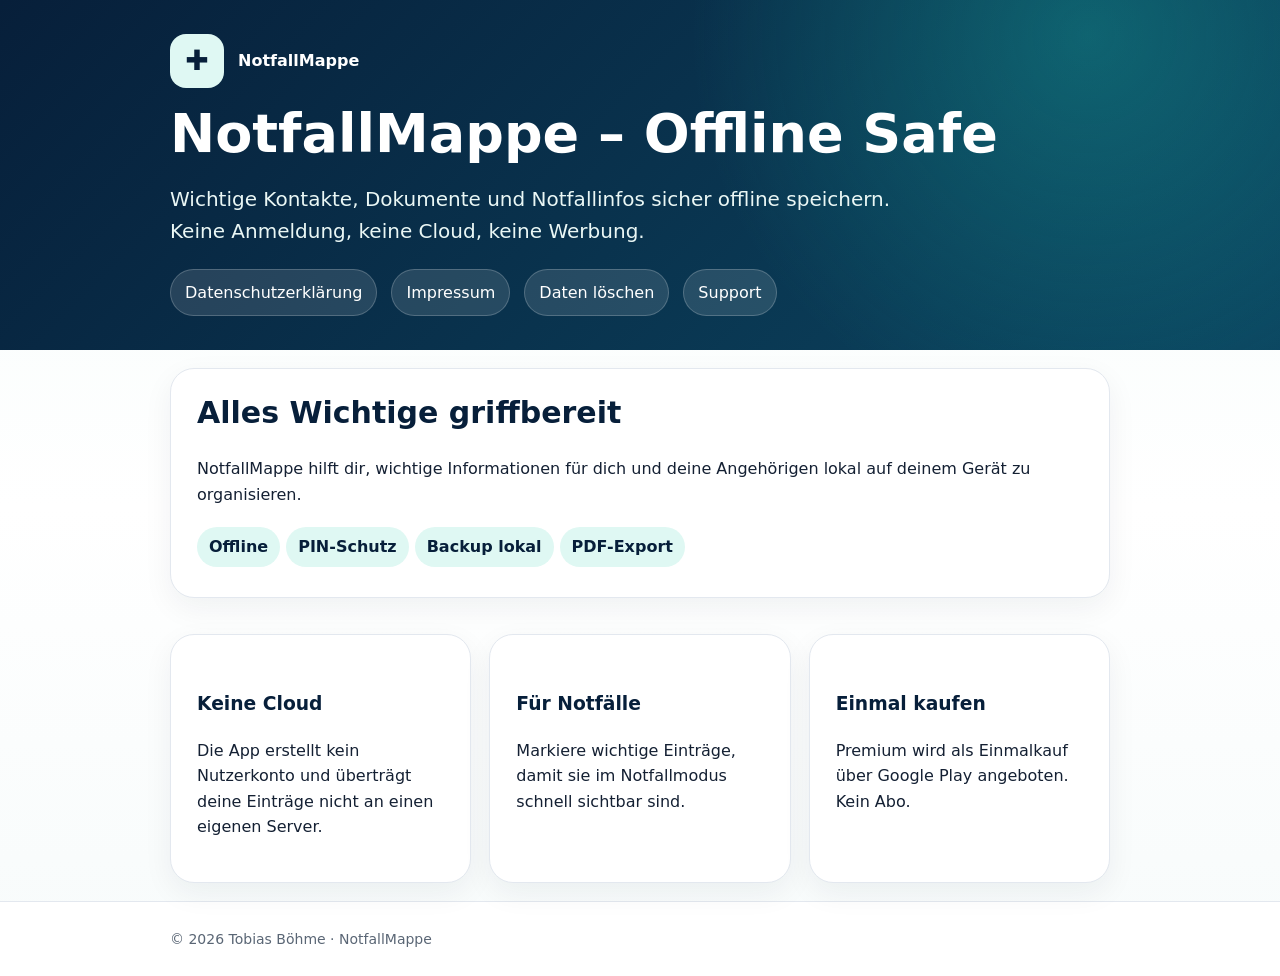
==== index.html @ cf7de53f "Add files via upload" ====
<!doctype html><html lang="de"><head><meta charset="utf-8"><meta name="viewport" content="width=device-width, initial-scale=1"><title>NotfallMappe – Offline Safe</title><meta name="description" content="NotfallMappe speichert wichtige Kontakte, Dokumente und Notfallinfos sicher offline auf deinem Gerät."><link rel="stylesheet" href="styles.css"></head><body>
<header class="header"><div class="wrap"><div class="logo"><div class="logo-mark">✚</div><strong>NotfallMappe</strong></div><h1>NotfallMappe – Offline Safe</h1><p class="hero-text">Wichtige Kontakte, Dokumente und Notfallinfos sicher offline speichern. Keine Anmeldung, keine Cloud, keine Werbung.</p><nav class="nav"><a href="datenschutz.html">Datenschutzerklärung</a><a href="impressum.html">Impressum</a><a href="daten-loeschen.html">Daten löschen</a><a href="support.html">Support</a></nav></div></header>
<main class="wrap"><section class="card"><h2>Alles Wichtige griffbereit</h2><p>NotfallMappe hilft dir, wichtige Informationen für dich und deine Angehörigen lokal auf deinem Gerät zu organisieren.</p><div><span class="badge">Offline</span><span class="badge">PIN-Schutz</span><span class="badge">Backup lokal</span><span class="badge">PDF-Export</span></div></section><section class="grid"><div class="card"><h3>Keine Cloud</h3><p>Die App erstellt kein Nutzerkonto und überträgt deine Einträge nicht an einen eigenen Server.</p></div><div class="card"><h3>Für Notfälle</h3><p>Markiere wichtige Einträge, damit sie im Notfallmodus schnell sichtbar sind.</p></div><div class="card"><h3>Einmal kaufen</h3><p>Premium wird als Einmalkauf über Google Play angeboten. Kein Abo.</p></div></section></main><footer class="footer"><div class="wrap">© 2026 Tobias Böhme · NotfallMappe</div></footer></body></html>
---- styles.css ----
:root{
  --navy:#071f3a;
  --navy2:#0d2b4a;
  --mint:#dff8f3;
  --mint2:#bff1e8;
  --text:#142033;
  --muted:#5a6675;
  --card:#ffffff;
  --border:#e3e8ef;
  --bg:#f7fbfb;
}
*{box-sizing:border-box}
body{
  margin:0;
  font-family:system-ui,-apple-system,BlinkMacSystemFont,"Segoe UI",Roboto,Arial,sans-serif;
  color:var(--text);
  background:linear-gradient(180deg,#f4fbfa 0%,#fff 52%,#f7fbfb 100%);
  line-height:1.6;
}
a{color:#067a8f;text-decoration:none} a:hover{text-decoration:underline}
.header{
  background:radial-gradient(circle at 85% 10%, rgba(26,188,172,.32), transparent 35%), linear-gradient(135deg,var(--navy),#0b4560);
  color:white;
  padding:34px 20px;
}
.wrap{max-width:980px;margin:0 auto;padding:0 20px}
.nav{display:flex;gap:14px;flex-wrap:wrap;margin-top:22px}
.nav a{color:white;background:rgba(255,255,255,.12);border:1px solid rgba(255,255,255,.2);padding:10px 14px;border-radius:999px;text-decoration:none}
.logo{display:flex;align-items:center;gap:14px}
.logo-mark{width:54px;height:54px;border-radius:16px;background:var(--mint);display:grid;place-items:center;color:var(--navy);font-size:28px;font-weight:900}
h1{font-size:clamp(34px,5vw,54px);line-height:1.05;margin:18px 0 12px}
h2{color:var(--navy);font-size:30px;margin-top:0;line-height:1.2}
h3{color:var(--navy);margin-top:28px}
.hero-text{font-size:20px;max-width:760px;color:#eaf7f5}
main{padding:34px 0 54px}
.card{background:var(--card);border:1px solid var(--border);border-radius:24px;padding:26px;margin:18px 0;box-shadow:0 10px 30px rgba(7,31,58,.06)}
.grid{display:grid;grid-template-columns:repeat(auto-fit,minmax(240px,1fr));gap:18px}
.badge{display:inline-block;background:var(--mint);color:var(--navy);border-radius:999px;padding:7px 12px;font-weight:700;margin:4px 6px 4px 0}
.notice{background:#fff8e7;border-color:#f1d08a}
.footer{border-top:1px solid var(--border);padding:26px 0;color:var(--muted);font-size:14px;background:#fff}
ul{padding-left:22px}.small{font-size:14px;color:var(--muted)}
.btn{display:inline-block;background:var(--navy);color:white;padding:12px 18px;border-radius:14px;text-decoration:none;font-weight:700}.btn:hover{text-decoration:none;background:var(--navy2)}
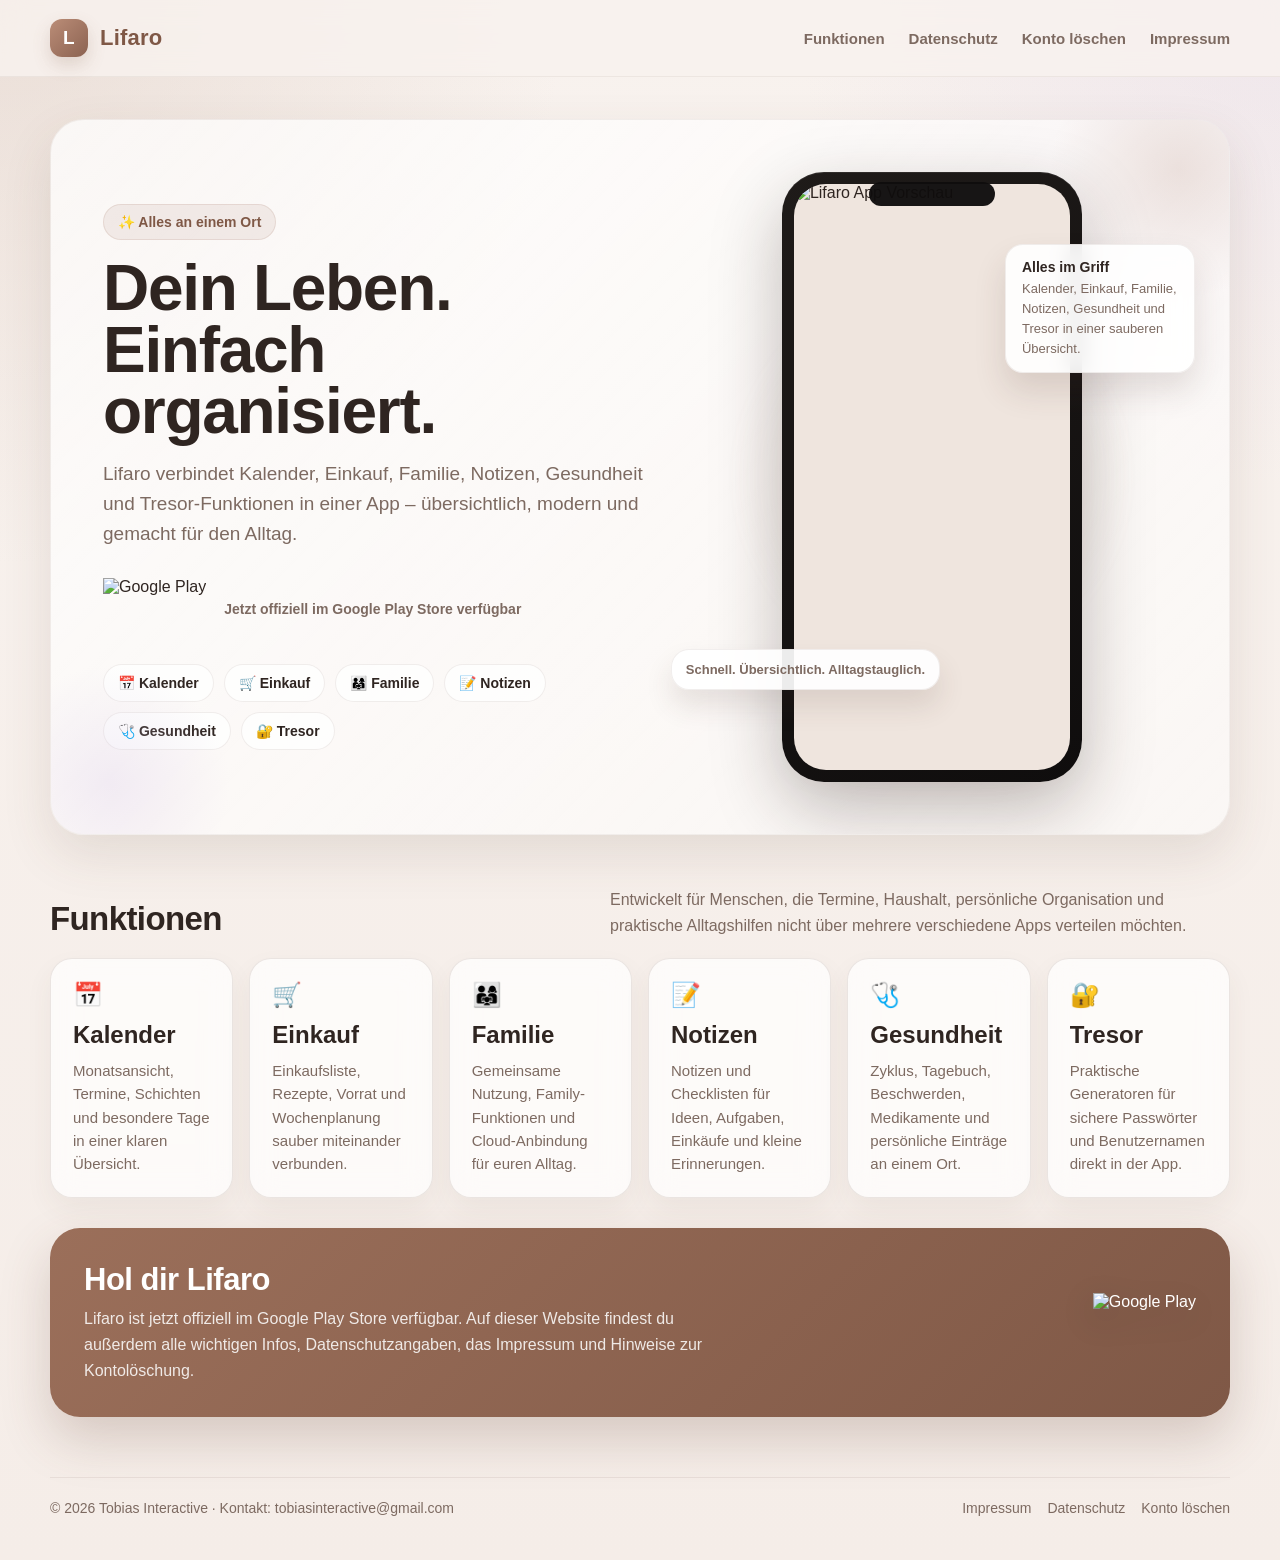
==== commit 87dc9140: "Add files via upload" ====
--- a/index.html
+++ b/index.html
@@ -1,3 +1,720 @@
-<!doctype html><html lang="de"><head><meta charset="utf-8"><meta name="viewport" content="width=device-width, initial-scale=1"><title>NotfallMappe – Offline Safe</title><meta name="description" content="NotfallMappe speichert wichtige Kontakte, Dokumente und Notfallinfos sicher offline auf deinem Gerät."><link rel="stylesheet" href="styles.css"></head><body>
-<header class="header"><div class="wrap"><div class="logo"><div class="logo-mark">✚</div><strong>NotfallMappe</strong></div><h1>NotfallMappe – Offline Safe</h1><p class="hero-text">Wichtige Kontakte, Dokumente und Notfallinfos sicher offline speichern. Keine Anmeldung, keine Cloud, keine Werbung.</p><nav class="nav"><a href="datenschutz.html">Datenschutzerklärung</a><a href="impressum.html">Impressum</a><a href="daten-loeschen.html">Daten löschen</a><a href="support.html">Support</a></nav></div></header>
-<main class="wrap"><section class="card"><h2>Alles Wichtige griffbereit</h2><p>NotfallMappe hilft dir, wichtige Informationen für dich und deine Angehörigen lokal auf deinem Gerät zu organisieren.</p><div><span class="badge">Offline</span><span class="badge">PIN-Schutz</span><span class="badge">Backup lokal</span><span class="badge">PDF-Export</span></div></section><section class="grid"><div class="card"><h3>Keine Cloud</h3><p>Die App erstellt kein Nutzerkonto und überträgt deine Einträge nicht an einen eigenen Server.</p></div><div class="card"><h3>Für Notfälle</h3><p>Markiere wichtige Einträge, damit sie im Notfallmodus schnell sichtbar sind.</p></div><div class="card"><h3>Einmal kaufen</h3><p>Premium wird als Einmalkauf über Google Play angeboten. Kein Abo.</p></div></section></main><footer class="footer"><div class="wrap">© 2026 Tobias Böhme · NotfallMappe</div></footer></body></html>
+<!DOCTYPE html>
+<html lang="de">
+<head>
+  <meta charset="UTF-8" />
+  <meta name="viewport" content="width=device-width, initial-scale=1.0" />
+
+  <title>Lifaro – Kalender, Einkauf, Familie, Notizen, Gesundheit & Tresor</title>
+  <meta
+    name="description"
+    content="Lifaro verbindet Kalender, Einkauf, Familie, Notizen, Gesundheit und Tresor-Funktionen in einer App."
+  />
+  <meta
+    name="keywords"
+    content="lifaro, kalender app, einkauf app, familien app, notizen app, gesundheit app, passwort generator, benutzername generator, tresor app, haushalt organisieren"
+  />
+  <meta name="author" content="Tobias Interactive" />
+  <link rel="canonical" href="https://lifaro.app/" />
+
+  <link rel="icon" type="image/png" sizes="32x32" href="/favicon.png" />
+  <link rel="icon" type="image/png" sizes="192x192" href="/favicon.png" />
+  <link rel="icon" type="image/png" sizes="512x512" href="/favicon.png" />
+  <link rel="apple-touch-icon" href="/favicon.png" />
+  <meta name="theme-color" content="#2d4ed8">
+
+  <style>
+    :root {
+      --bg: #f6efea;
+      --bg-soft: #fbf7f4;
+      --card: rgba(255, 255, 255, 0.72);
+      --text: #2f2521;
+      --muted: #7d6a61;
+      --primary: #9b6f5a;
+      --primary-dark: #7f5846;
+      --line: rgba(120, 92, 78, 0.14);
+      --shadow: 0 20px 50px rgba(92, 63, 49, 0.12);
+      --radius-xl: 28px;
+      --radius-lg: 22px;
+      --radius-md: 16px;
+      --max: 1180px;
+    }
+
+    * {
+      box-sizing: border-box;
+    }
+
+    html {
+      scroll-behavior: smooth;
+    }
+
+    body {
+      margin: 0;
+      font-family: Arial, sans-serif;
+      color: var(--text);
+      background:
+        radial-gradient(circle at top left, rgba(210, 187, 174, 0.35), transparent 28%),
+        radial-gradient(circle at top right, rgba(217, 201, 230, 0.28), transparent 24%),
+        linear-gradient(180deg, #f8f2ee 0%, #f5ede8 100%);
+    }
+
+    a {
+      color: inherit;
+      text-decoration: none;
+    }
+
+    .container {
+      width: min(var(--max), calc(100% - 32px));
+      margin: 0 auto;
+    }
+
+    .topbar {
+      position: sticky;
+      top: 0;
+      z-index: 30;
+      backdrop-filter: blur(14px);
+      background: rgba(248, 242, 238, 0.82);
+      border-bottom: 1px solid rgba(120, 92, 78, 0.08);
+    }
+
+    .nav {
+      display: flex;
+      align-items: center;
+      justify-content: space-between;
+      gap: 18px;
+      min-height: 76px;
+    }
+
+    .brand {
+      display: flex;
+      align-items: center;
+      gap: 12px;
+      font-weight: 700;
+      font-size: 22px;
+      color: var(--primary-dark);
+      letter-spacing: 0.2px;
+    }
+
+    .brand-badge {
+      width: 38px;
+      height: 38px;
+      border-radius: 12px;
+      display: grid;
+      place-items: center;
+      background: linear-gradient(135deg, #bb8d77, #8b6251);
+      color: white;
+      box-shadow: 0 8px 18px rgba(128, 88, 69, 0.2);
+      font-size: 19px;
+    }
+
+    .nav-links {
+      display: flex;
+      align-items: center;
+      gap: 24px;
+      flex-wrap: wrap;
+    }
+
+    .nav-links a {
+      color: var(--muted);
+      font-size: 15px;
+      font-weight: 600;
+    }
+
+    .nav-links a:hover {
+      color: var(--primary-dark);
+    }
+
+    .hero-wrap {
+      padding: 42px 0 26px;
+    }
+
+    .hero {
+      display: grid;
+      grid-template-columns: 1.05fr 0.95fr;
+      gap: 42px;
+      align-items: center;
+      background: linear-gradient(135deg, rgba(255,255,255,0.72), rgba(255,255,255,0.48));
+      border: 1px solid rgba(120, 92, 78, 0.08);
+      border-radius: 34px;
+      padding: 52px;
+      box-shadow: var(--shadow);
+      overflow: hidden;
+      position: relative;
+    }
+
+    .hero::before {
+      content: "";
+      position: absolute;
+      right: -80px;
+      top: -80px;
+      width: 260px;
+      height: 260px;
+      border-radius: 50%;
+      background: radial-gradient(circle, rgba(208, 182, 171, 0.34), transparent 70%);
+      pointer-events: none;
+    }
+
+    .hero::after {
+      content: "";
+      position: absolute;
+      left: -60px;
+      bottom: -70px;
+      width: 240px;
+      height: 240px;
+      border-radius: 50%;
+      background: radial-gradient(circle, rgba(215, 198, 230, 0.28), transparent 70%);
+      pointer-events: none;
+    }
+
+    .eyebrow {
+      display: inline-flex;
+      align-items: center;
+      gap: 8px;
+      background: rgba(155, 111, 90, 0.1);
+      color: var(--primary-dark);
+      border: 1px solid rgba(155, 111, 90, 0.15);
+      padding: 9px 14px;
+      border-radius: 999px;
+      font-size: 14px;
+      font-weight: 700;
+      margin-bottom: 18px;
+    }
+
+    h1 {
+      margin: 0 0 16px;
+      font-size: clamp(38px, 6vw, 64px);
+      line-height: 0.96;
+      letter-spacing: -1.3px;
+      max-width: 640px;
+    }
+
+    .hero-text p {
+      margin: 0;
+      max-width: 590px;
+      color: var(--muted);
+      font-size: 19px;
+      line-height: 1.6;
+    }
+
+    .hero-actions {
+      display: flex;
+      align-items: center;
+      gap: 18px;
+      margin-top: 28px;
+      flex-wrap: wrap;
+    }
+
+    .play-btn {
+      display: inline-flex;
+      align-items: center;
+      transition: transform 0.18s ease;
+    }
+
+    .play-btn:hover {
+      transform: translateY(-2px);
+    }
+
+    .play-btn img {
+      height: 62px;
+      display: block;
+    }
+
+    .hero-note {
+      color: var(--muted);
+      font-size: 14px;
+      font-weight: 600;
+    }
+
+    .hero-points {
+      display: flex;
+      flex-wrap: wrap;
+      gap: 10px;
+      margin-top: 24px;
+    }
+
+    .hero-points span {
+      padding: 10px 14px;
+      border-radius: 999px;
+      background: rgba(255, 255, 255, 0.72);
+      border: 1px solid rgba(120, 92, 78, 0.1);
+      color: var(--text);
+      font-size: 14px;
+      font-weight: 600;
+    }
+
+    .phone-zone {
+      display: flex;
+      justify-content: center;
+      align-items: center;
+      position: relative;
+      min-height: 560px;
+    }
+
+    .phone-glow {
+      position: absolute;
+      width: 420px;
+      height: 420px;
+      border-radius: 50%;
+      background: radial-gradient(circle, rgba(173, 140, 124, 0.22), transparent 68%);
+      filter: blur(6px);
+    }
+
+    .phone-shadow {
+      position: absolute;
+      bottom: 12px;
+      width: 270px;
+      height: 46px;
+      background: rgba(58, 37, 28, 0.12);
+      filter: blur(18px);
+      border-radius: 50%;
+    }
+
+    .phone-frame {
+      position: relative;
+      width: 300px;
+      height: 610px;
+      border-radius: 42px;
+      padding: 12px;
+      background: linear-gradient(145deg, #1f1b19, #0f0d0d);
+      box-shadow:
+        0 26px 70px rgba(40, 26, 20, 0.28),
+        inset 0 1px 0 rgba(255,255,255,0.08);
+    }
+
+    .phone-screen {
+      width: 100%;
+      height: 100%;
+      border-radius: 32px;
+      overflow: hidden;
+      background: #efe5de;
+      position: relative;
+    }
+
+    .phone-notch {
+      position: absolute;
+      top: 10px;
+      left: 50%;
+      transform: translateX(-50%);
+      width: 126px;
+      height: 24px;
+      border-radius: 999px;
+      background: rgba(15, 13, 13, 0.96);
+      z-index: 4;
+    }
+
+    .phone-screen img {
+      width: 100%;
+      height: 100%;
+      object-fit: cover;
+      display: block;
+    }
+
+    .floating-card {
+      position: absolute;
+      right: -18px;
+      top: 72px;
+      background: rgba(255,255,255,0.9);
+      border: 1px solid rgba(120, 92, 78, 0.1);
+      border-radius: 18px;
+      padding: 14px 16px;
+      box-shadow: 0 18px 32px rgba(76, 52, 42, 0.14);
+      max-width: 190px;
+      backdrop-filter: blur(10px);
+    }
+
+    .floating-card strong {
+      display: block;
+      font-size: 14px;
+      margin-bottom: 4px;
+    }
+
+    .floating-card span {
+      color: var(--muted);
+      font-size: 13px;
+      line-height: 1.45;
+    }
+
+    .floating-mini {
+      position: absolute;
+      left: -16px;
+      bottom: 92px;
+      background: rgba(255,255,255,0.92);
+      border: 1px solid rgba(120, 92, 78, 0.1);
+      border-radius: 18px;
+      padding: 12px 14px;
+      box-shadow: 0 16px 28px rgba(76, 52, 42, 0.12);
+      font-size: 13px;
+      color: var(--muted);
+      font-weight: 600;
+    }
+
+    .section {
+      padding: 26px 0 18px;
+    }
+
+    .section-head {
+      display: flex;
+      align-items: end;
+      justify-content: space-between;
+      gap: 18px;
+      margin-bottom: 20px;
+      flex-wrap: wrap;
+    }
+
+    .section-head h2 {
+      margin: 0;
+      font-size: 33px;
+      letter-spacing: -0.6px;
+    }
+
+    .section-head p {
+      margin: 0;
+      color: var(--muted);
+      max-width: 620px;
+      line-height: 1.6;
+    }
+
+    .features {
+      display: grid;
+      grid-template-columns: repeat(6, 1fr);
+      gap: 16px;
+    }
+
+    .feature-card {
+      background: var(--card);
+      backdrop-filter: blur(14px);
+      border: 1px solid var(--line);
+      border-radius: var(--radius-lg);
+      padding: 22px;
+      box-shadow: 0 12px 28px rgba(88, 61, 50, 0.06);
+      transition: transform 0.18s ease, box-shadow 0.18s ease;
+    }
+
+    .feature-card:hover {
+      transform: translateY(-4px);
+      box-shadow: 0 16px 34px rgba(88, 61, 50, 0.1);
+    }
+
+    .feature-icon {
+      font-size: 24px;
+      margin-bottom: 12px;
+      display: inline-block;
+    }
+
+    .feature-card h3 {
+      margin: 0 0 10px;
+      font-size: 24px;
+    }
+
+    .feature-card p {
+      margin: 0;
+      color: var(--muted);
+      line-height: 1.55;
+      font-size: 15px;
+    }
+
+    .cta-block {
+      margin: 30px 0 8px;
+      background: linear-gradient(135deg, #9b6f5a, #7f5846);
+      color: white;
+      border-radius: 30px;
+      padding: 34px;
+      box-shadow: 0 22px 50px rgba(104, 69, 53, 0.22);
+      display: flex;
+      align-items: center;
+      justify-content: space-between;
+      gap: 20px;
+      flex-wrap: wrap;
+    }
+
+    .cta-block h3 {
+      margin: 0 0 8px;
+      font-size: 31px;
+      letter-spacing: -0.5px;
+    }
+
+    .cta-block p {
+      margin: 0;
+      color: rgba(255,255,255,0.86);
+      line-height: 1.6;
+      max-width: 620px;
+    }
+
+    .cta-block .play-btn img {
+      height: 60px;
+      filter: drop-shadow(0 10px 16px rgba(0,0,0,0.16));
+    }
+
+    footer {
+      padding: 34px 0 44px;
+      color: var(--muted);
+      font-size: 14px;
+    }
+
+    .footer-inner {
+      border-top: 1px solid rgba(120, 92, 78, 0.1);
+      padding-top: 22px;
+      display: flex;
+      justify-content: space-between;
+      gap: 12px;
+      flex-wrap: wrap;
+      align-items: center;
+    }
+
+    .footer-links {
+      display: flex;
+      gap: 16px;
+      flex-wrap: wrap;
+    }
+
+    .footer-links a:hover {
+      color: var(--primary-dark);
+    }
+
+    @media (max-width: 1080px) {
+      .hero {
+        grid-template-columns: 1fr;
+        padding: 36px 28px;
+      }
+
+      .phone-zone {
+        min-height: 500px;
+      }
+
+      .features {
+        grid-template-columns: repeat(2, 1fr);
+      }
+    }
+
+    @media (max-width: 680px) {
+      .nav {
+        min-height: 68px;
+      }
+
+      .nav-links {
+        gap: 14px;
+      }
+
+      .hero-wrap {
+        padding-top: 24px;
+      }
+
+      .hero {
+        padding: 28px 20px;
+        border-radius: 24px;
+      }
+
+      h1 {
+        font-size: 42px;
+      }
+
+      .hero-text p {
+        font-size: 17px;
+      }
+
+      .phone-frame {
+        width: 256px;
+        height: 520px;
+      }
+
+      .phone-zone {
+        min-height: 430px;
+      }
+
+      .floating-card {
+        right: 0;
+        top: 52px;
+        max-width: 170px;
+      }
+
+      .floating-mini {
+        left: 0;
+        bottom: 68px;
+      }
+
+      .features {
+        grid-template-columns: 1fr;
+      }
+
+      .cta-block {
+        padding: 26px 22px;
+        border-radius: 24px;
+      }
+
+      .cta-block h3 {
+        font-size: 26px;
+      }
+    }
+  </style>
+</head>
+<body>
+
+  <div class="topbar">
+    <div class="container nav">
+      <a href="/" class="brand">
+        <span class="brand-badge">L</span>
+        <span>Lifaro</span>
+      </a>
+
+      <div class="nav-links">
+        <a href="#funktionen">Funktionen</a>
+        <a href="datenschutz.html">Datenschutz</a>
+        <a href="konto-loeschen.html">Konto löschen</a>
+        <a href="impressum.html">Impressum</a>
+      </div>
+    </div>
+  </div>
+
+  <main>
+    <section class="hero-wrap">
+      <div class="container hero">
+        <div class="hero-text">
+          <div class="eyebrow">✨ Alles an einem Ort</div>
+
+          <h1>Dein Leben.<br>Einfach organisiert.</h1>
+
+          <p>
+            Lifaro verbindet Kalender, Einkauf, Familie, Notizen, Gesundheit und Tresor-Funktionen
+            in einer App – übersichtlich, modern und gemacht für den Alltag.
+          </p>
+
+          <div class="hero-actions">
+            <a
+              class="play-btn"
+              href="https://play.google.com/store/apps/details?id=com.tobias.lebenskalender&hl=de"
+              target="_blank"
+              rel="noopener noreferrer"
+              aria-label="Bei Google Play herunterladen"
+            >
+              <img
+                src="https://upload.wikimedia.org/wikipedia/commons/7/78/Google_Play_Store_badge_EN.svg"
+                alt="Google Play"
+              />
+            </a>
+
+            <div class="hero-note">Jetzt offiziell im Google Play Store verfügbar</div>
+          </div>
+
+          <div class="hero-points">
+            <span>📅 Kalender</span>
+            <span>🛒 Einkauf</span>
+            <span>👨‍👩‍👧 Familie</span>
+            <span>📝 Notizen</span>
+            <span>🩺 Gesundheit</span>
+            <span>🔐 Tresor</span>
+          </div>
+        </div>
+
+        <div class="phone-zone">
+          <div class="phone-glow"></div>
+          <div class="phone-shadow"></div>
+
+          <div class="phone-frame">
+            <div class="phone-notch"></div>
+            <div class="phone-screen">
+              <img src="app-preview.jpg" alt="Lifaro App Vorschau">
+            </div>
+          </div>
+
+          <div class="floating-card">
+            <strong>Alles im Griff</strong>
+            <span>Kalender, Einkauf, Familie, Notizen, Gesundheit und Tresor in einer sauberen Übersicht.</span>
+          </div>
+
+          <div class="floating-mini">
+            Schnell. Übersichtlich. Alltagstauglich.
+          </div>
+        </div>
+      </div>
+    </section>
+
+    <section id="funktionen" class="section">
+      <div class="container">
+        <div class="section-head">
+          <div>
+            <h2>Funktionen</h2>
+          </div>
+          <p>
+            Entwickelt für Menschen, die Termine, Haushalt, persönliche Organisation
+            und praktische Alltagshilfen nicht über mehrere verschiedene Apps verteilen möchten.
+          </p>
+        </div>
+
+        <div class="features">
+          <div class="feature-card">
+            <div class="feature-icon">📅</div>
+            <h3>Kalender</h3>
+            <p>Monatsansicht, Termine, Schichten und besondere Tage in einer klaren Übersicht.</p>
+          </div>
+
+          <div class="feature-card">
+            <div class="feature-icon">🛒</div>
+            <h3>Einkauf</h3>
+            <p>Einkaufsliste, Rezepte, Vorrat und Wochenplanung sauber miteinander verbunden.</p>
+          </div>
+
+          <div class="feature-card">
+            <div class="feature-icon">👨‍👩‍👧</div>
+            <h3>Familie</h3>
+            <p>Gemeinsame Nutzung, Family-Funktionen und Cloud-Anbindung für euren Alltag.</p>
+          </div>
+
+          <div class="feature-card">
+            <div class="feature-icon">📝</div>
+            <h3>Notizen</h3>
+            <p>Notizen und Checklisten für Ideen, Aufgaben, Einkäufe und kleine Erinnerungen.</p>
+          </div>
+
+          <div class="feature-card">
+            <div class="feature-icon">🩺</div>
+            <h3>Gesundheit</h3>
+            <p>Zyklus, Tagebuch, Beschwerden, Medikamente und persönliche Einträge an einem Ort.</p>
+          </div>
+
+          <div class="feature-card">
+            <div class="feature-icon">🔐</div>
+            <h3>Tresor</h3>
+            <p>Praktische Generatoren für sichere Passwörter und Benutzernamen direkt in der App.</p>
+          </div>
+        </div>
+
+        <div class="cta-block">
+          <div>
+            <h3>Hol dir Lifaro</h3>
+            <p>
+              Lifaro ist jetzt offiziell im Google Play Store verfügbar.
+              Auf dieser Website findest du außerdem alle wichtigen Infos,
+              Datenschutzangaben, das Impressum und Hinweise zur Kontolöschung.
+            </p>
+          </div>
+
+          <a
+            class="play-btn"
+            href="https://play.google.com/store/apps/details?id=com.tobias.lebenskalender&hl=de"
+            target="_blank"
+            rel="noopener noreferrer"
+            aria-label="Bei Google Play herunterladen"
+          >
+            <img
+              src="https://upload.wikimedia.org/wikipedia/commons/7/78/Google_Play_Store_badge_EN.svg"
+              alt="Google Play"
+            />
+          </a>
+        </div>
+      </div>
+    </section>
+  </main>
+
+  <footer>
+    <div class="container footer-inner">
+      <div>© 2026 Tobias Interactive · Kontakt: <a href="mailto:tobiasinteractive@gmail.com">tobiasinteractive@gmail.com</a></div>
+
+      <div class="footer-links">
+        <a href="impressum.html">Impressum</a>
+        <a href="datenschutz.html">Datenschutz</a>
+        <a href="konto-loeschen.html">Konto löschen</a>
+      </div>
+    </div>
+  </footer>
+
+</body>
+</html>
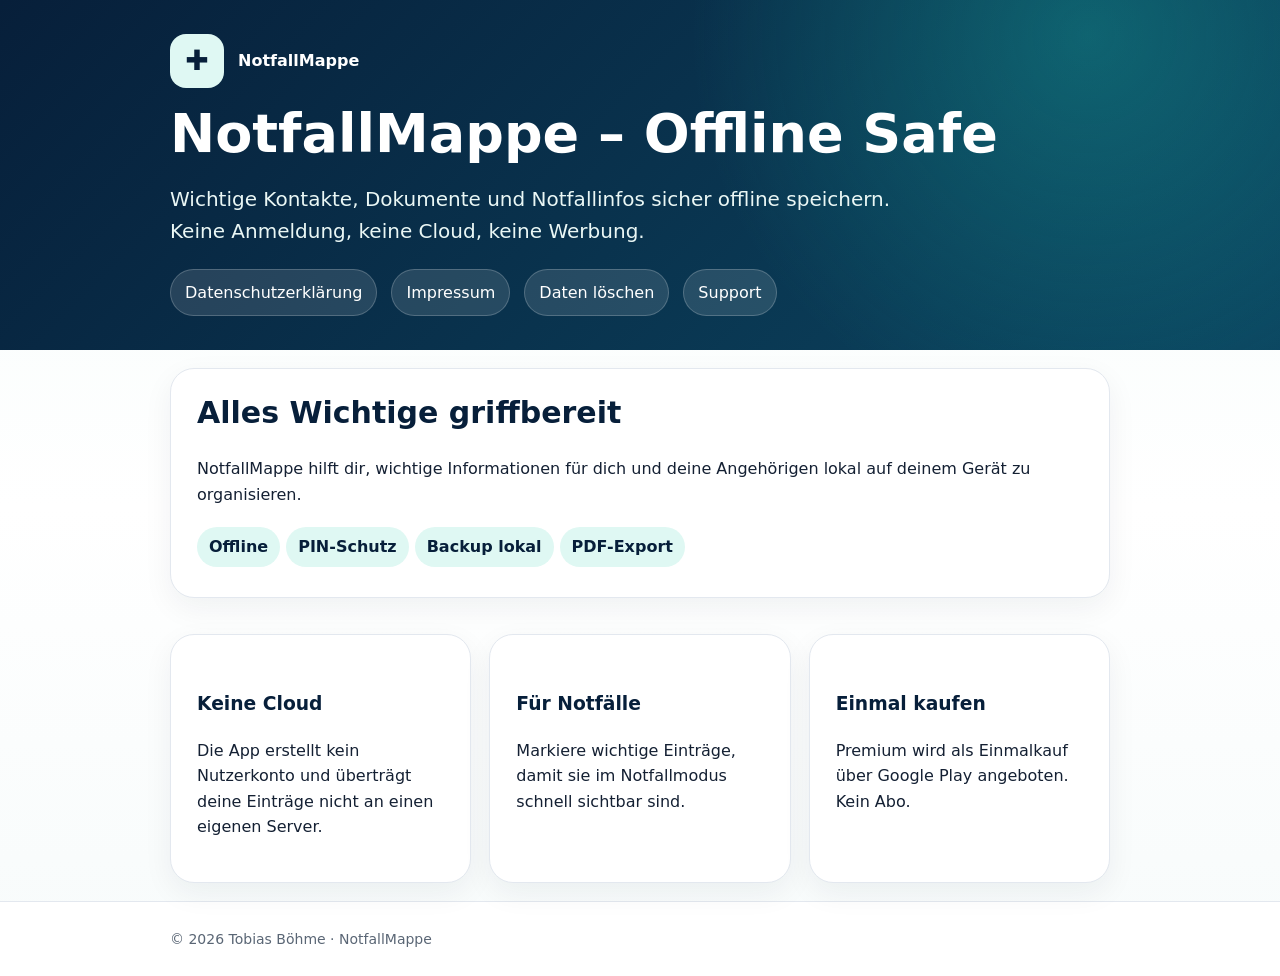
==== commit cefb2c6e: "Add files via upload" ====
--- a/index.html
+++ b/index.html
@@ -1,720 +1,2 @@
-<!DOCTYPE html>
-<html lang="de">
-<head>
-  <meta charset="UTF-8" />
-  <meta name="viewport" content="width=device-width, initial-scale=1.0" />
-
-  <title>Lifaro – Kalender, Einkauf, Familie, Notizen, Gesundheit & Tresor</title>
-  <meta
-    name="description"
-    content="Lifaro verbindet Kalender, Einkauf, Familie, Notizen, Gesundheit und Tresor-Funktionen in einer App."
-  />
-  <meta
-    name="keywords"
-    content="lifaro, kalender app, einkauf app, familien app, notizen app, gesundheit app, passwort generator, benutzername generator, tresor app, haushalt organisieren"
-  />
-  <meta name="author" content="Tobias Interactive" />
-  <link rel="canonical" href="https://lifaro.app/" />
-
-  <link rel="icon" type="image/png" sizes="32x32" href="/favicon.png" />
-  <link rel="icon" type="image/png" sizes="192x192" href="/favicon.png" />
-  <link rel="icon" type="image/png" sizes="512x512" href="/favicon.png" />
-  <link rel="apple-touch-icon" href="/favicon.png" />
-  <meta name="theme-color" content="#2d4ed8">
-
-  <style>
-    :root {
-      --bg: #f6efea;
-      --bg-soft: #fbf7f4;
-      --card: rgba(255, 255, 255, 0.72);
-      --text: #2f2521;
-      --muted: #7d6a61;
-      --primary: #9b6f5a;
-      --primary-dark: #7f5846;
-      --line: rgba(120, 92, 78, 0.14);
-      --shadow: 0 20px 50px rgba(92, 63, 49, 0.12);
-      --radius-xl: 28px;
-      --radius-lg: 22px;
-      --radius-md: 16px;
-      --max: 1180px;
-    }
-
-    * {
-      box-sizing: border-box;
-    }
-
-    html {
-      scroll-behavior: smooth;
-    }
-
-    body {
-      margin: 0;
-      font-family: Arial, sans-serif;
-      color: var(--text);
-      background:
-        radial-gradient(circle at top left, rgba(210, 187, 174, 0.35), transparent 28%),
-        radial-gradient(circle at top right, rgba(217, 201, 230, 0.28), transparent 24%),
-        linear-gradient(180deg, #f8f2ee 0%, #f5ede8 100%);
-    }
-
-    a {
-      color: inherit;
-      text-decoration: none;
-    }
-
-    .container {
-      width: min(var(--max), calc(100% - 32px));
-      margin: 0 auto;
-    }
-
-    .topbar {
-      position: sticky;
-      top: 0;
-      z-index: 30;
-      backdrop-filter: blur(14px);
-      background: rgba(248, 242, 238, 0.82);
-      border-bottom: 1px solid rgba(120, 92, 78, 0.08);
-    }
-
-    .nav {
-      display: flex;
-      align-items: center;
-      justify-content: space-between;
-      gap: 18px;
-      min-height: 76px;
-    }
-
-    .brand {
-      display: flex;
-      align-items: center;
-      gap: 12px;
-      font-weight: 700;
-      font-size: 22px;
-      color: var(--primary-dark);
-      letter-spacing: 0.2px;
-    }
-
-    .brand-badge {
-      width: 38px;
-      height: 38px;
-      border-radius: 12px;
-      display: grid;
-      place-items: center;
-      background: linear-gradient(135deg, #bb8d77, #8b6251);
-      color: white;
-      box-shadow: 0 8px 18px rgba(128, 88, 69, 0.2);
-      font-size: 19px;
-    }
-
-    .nav-links {
-      display: flex;
-      align-items: center;
-      gap: 24px;
-      flex-wrap: wrap;
-    }
-
-    .nav-links a {
-      color: var(--muted);
-      font-size: 15px;
-      font-weight: 600;
-    }
-
-    .nav-links a:hover {
-      color: var(--primary-dark);
-    }
-
-    .hero-wrap {
-      padding: 42px 0 26px;
-    }
-
-    .hero {
-      display: grid;
-      grid-template-columns: 1.05fr 0.95fr;
-      gap: 42px;
-      align-items: center;
-      background: linear-gradient(135deg, rgba(255,255,255,0.72), rgba(255,255,255,0.48));
-      border: 1px solid rgba(120, 92, 78, 0.08);
-      border-radius: 34px;
-      padding: 52px;
-      box-shadow: var(--shadow);
-      overflow: hidden;
-      position: relative;
-    }
-
-    .hero::before {
-      content: "";
-      position: absolute;
-      right: -80px;
-      top: -80px;
-      width: 260px;
-      height: 260px;
-      border-radius: 50%;
-      background: radial-gradient(circle, rgba(208, 182, 171, 0.34), transparent 70%);
-      pointer-events: none;
-    }
-
-    .hero::after {
-      content: "";
-      position: absolute;
-      left: -60px;
-      bottom: -70px;
-      width: 240px;
-      height: 240px;
-      border-radius: 50%;
-      background: radial-gradient(circle, rgba(215, 198, 230, 0.28), transparent 70%);
-      pointer-events: none;
-    }
-
-    .eyebrow {
-      display: inline-flex;
-      align-items: center;
-      gap: 8px;
-      background: rgba(155, 111, 90, 0.1);
-      color: var(--primary-dark);
-      border: 1px solid rgba(155, 111, 90, 0.15);
-      padding: 9px 14px;
-      border-radius: 999px;
-      font-size: 14px;
-      font-weight: 700;
-      margin-bottom: 18px;
-    }
-
-    h1 {
-      margin: 0 0 16px;
-      font-size: clamp(38px, 6vw, 64px);
-      line-height: 0.96;
-      letter-spacing: -1.3px;
-      max-width: 640px;
-    }
-
-    .hero-text p {
-      margin: 0;
-      max-width: 590px;
-      color: var(--muted);
-      font-size: 19px;
-      line-height: 1.6;
-    }
-
-    .hero-actions {
-      display: flex;
-      align-items: center;
-      gap: 18px;
-      margin-top: 28px;
-      flex-wrap: wrap;
-    }
-
-    .play-btn {
-      display: inline-flex;
-      align-items: center;
-      transition: transform 0.18s ease;
-    }
-
-    .play-btn:hover {
-      transform: translateY(-2px);
-    }
-
-    .play-btn img {
-      height: 62px;
-      display: block;
-    }
-
-    .hero-note {
-      color: var(--muted);
-      font-size: 14px;
-      font-weight: 600;
-    }
-
-    .hero-points {
-      display: flex;
-      flex-wrap: wrap;
-      gap: 10px;
-      margin-top: 24px;
-    }
-
-    .hero-points span {
-      padding: 10px 14px;
-      border-radius: 999px;
-      background: rgba(255, 255, 255, 0.72);
-      border: 1px solid rgba(120, 92, 78, 0.1);
-      color: var(--text);
-      font-size: 14px;
-      font-weight: 600;
-    }
-
-    .phone-zone {
-      display: flex;
-      justify-content: center;
-      align-items: center;
-      position: relative;
-      min-height: 560px;
-    }
-
-    .phone-glow {
-      position: absolute;
-      width: 420px;
-      height: 420px;
-      border-radius: 50%;
-      background: radial-gradient(circle, rgba(173, 140, 124, 0.22), transparent 68%);
-      filter: blur(6px);
-    }
-
-    .phone-shadow {
-      position: absolute;
-      bottom: 12px;
-      width: 270px;
-      height: 46px;
-      background: rgba(58, 37, 28, 0.12);
-      filter: blur(18px);
-      border-radius: 50%;
-    }
-
-    .phone-frame {
-      position: relative;
-      width: 300px;
-      height: 610px;
-      border-radius: 42px;
-      padding: 12px;
-      background: linear-gradient(145deg, #1f1b19, #0f0d0d);
-      box-shadow:
-        0 26px 70px rgba(40, 26, 20, 0.28),
-        inset 0 1px 0 rgba(255,255,255,0.08);
-    }
-
-    .phone-screen {
-      width: 100%;
-      height: 100%;
-      border-radius: 32px;
-      overflow: hidden;
-      background: #efe5de;
-      position: relative;
-    }
-
-    .phone-notch {
-      position: absolute;
-      top: 10px;
-      left: 50%;
-      transform: translateX(-50%);
-      width: 126px;
-      height: 24px;
-      border-radius: 999px;
-      background: rgba(15, 13, 13, 0.96);
-      z-index: 4;
-    }
-
-    .phone-screen img {
-      width: 100%;
-      height: 100%;
-      object-fit: cover;
-      display: block;
-    }
-
-    .floating-card {
-      position: absolute;
-      right: -18px;
-      top: 72px;
-      background: rgba(255,255,255,0.9);
-      border: 1px solid rgba(120, 92, 78, 0.1);
-      border-radius: 18px;
-      padding: 14px 16px;
-      box-shadow: 0 18px 32px rgba(76, 52, 42, 0.14);
-      max-width: 190px;
-      backdrop-filter: blur(10px);
-    }
-
-    .floating-card strong {
-      display: block;
-      font-size: 14px;
-      margin-bottom: 4px;
-    }
-
-    .floating-card span {
-      color: var(--muted);
-      font-size: 13px;
-      line-height: 1.45;
-    }
-
-    .floating-mini {
-      position: absolute;
-      left: -16px;
-      bottom: 92px;
-      background: rgba(255,255,255,0.92);
-      border: 1px solid rgba(120, 92, 78, 0.1);
-      border-radius: 18px;
-      padding: 12px 14px;
-      box-shadow: 0 16px 28px rgba(76, 52, 42, 0.12);
-      font-size: 13px;
-      color: var(--muted);
-      font-weight: 600;
-    }
-
-    .section {
-      padding: 26px 0 18px;
-    }
-
-    .section-head {
-      display: flex;
-      align-items: end;
-      justify-content: space-between;
-      gap: 18px;
-      margin-bottom: 20px;
-      flex-wrap: wrap;
-    }
-
-    .section-head h2 {
-      margin: 0;
-      font-size: 33px;
-      letter-spacing: -0.6px;
-    }
-
-    .section-head p {
-      margin: 0;
-      color: var(--muted);
-      max-width: 620px;
-      line-height: 1.6;
-    }
-
-    .features {
-      display: grid;
-      grid-template-columns: repeat(6, 1fr);
-      gap: 16px;
-    }
-
-    .feature-card {
-      background: var(--card);
-      backdrop-filter: blur(14px);
-      border: 1px solid var(--line);
-      border-radius: var(--radius-lg);
-      padding: 22px;
-      box-shadow: 0 12px 28px rgba(88, 61, 50, 0.06);
-      transition: transform 0.18s ease, box-shadow 0.18s ease;
-    }
-
-    .feature-card:hover {
-      transform: translateY(-4px);
-      box-shadow: 0 16px 34px rgba(88, 61, 50, 0.1);
-    }
-
-    .feature-icon {
-      font-size: 24px;
-      margin-bottom: 12px;
-      display: inline-block;
-    }
-
-    .feature-card h3 {
-      margin: 0 0 10px;
-      font-size: 24px;
-    }
-
-    .feature-card p {
-      margin: 0;
-      color: var(--muted);
-      line-height: 1.55;
-      font-size: 15px;
-    }
-
-    .cta-block {
-      margin: 30px 0 8px;
-      background: linear-gradient(135deg, #9b6f5a, #7f5846);
-      color: white;
-      border-radius: 30px;
-      padding: 34px;
-      box-shadow: 0 22px 50px rgba(104, 69, 53, 0.22);
-      display: flex;
-      align-items: center;
-      justify-content: space-between;
-      gap: 20px;
-      flex-wrap: wrap;
-    }
-
-    .cta-block h3 {
-      margin: 0 0 8px;
-      font-size: 31px;
-      letter-spacing: -0.5px;
-    }
-
-    .cta-block p {
-      margin: 0;
-      color: rgba(255,255,255,0.86);
-      line-height: 1.6;
-      max-width: 620px;
-    }
-
-    .cta-block .play-btn img {
-      height: 60px;
-      filter: drop-shadow(0 10px 16px rgba(0,0,0,0.16));
-    }
-
-    footer {
-      padding: 34px 0 44px;
-      color: var(--muted);
-      font-size: 14px;
-    }
-
-    .footer-inner {
-      border-top: 1px solid rgba(120, 92, 78, 0.1);
-      padding-top: 22px;
-      display: flex;
-      justify-content: space-between;
-      gap: 12px;
-      flex-wrap: wrap;
-      align-items: center;
-    }
-
-    .footer-links {
-      display: flex;
-      gap: 16px;
-      flex-wrap: wrap;
-    }
-
-    .footer-links a:hover {
-      color: var(--primary-dark);
-    }
-
-    @media (max-width: 1080px) {
-      .hero {
-        grid-template-columns: 1fr;
-        padding: 36px 28px;
-      }
-
-      .phone-zone {
-        min-height: 500px;
-      }
-
-      .features {
-        grid-template-columns: repeat(2, 1fr);
-      }
-    }
-
-    @media (max-width: 680px) {
-      .nav {
-        min-height: 68px;
-      }
-
-      .nav-links {
-        gap: 14px;
-      }
-
-      .hero-wrap {
-        padding-top: 24px;
-      }
-
-      .hero {
-        padding: 28px 20px;
-        border-radius: 24px;
-      }
-
-      h1 {
-        font-size: 42px;
-      }
-
-      .hero-text p {
-        font-size: 17px;
-      }
-
-      .phone-frame {
-        width: 256px;
-        height: 520px;
-      }
-
-      .phone-zone {
-        min-height: 430px;
-      }
-
-      .floating-card {
-        right: 0;
-        top: 52px;
-        max-width: 170px;
-      }
-
-      .floating-mini {
-        left: 0;
-        bottom: 68px;
-      }
-
-      .features {
-        grid-template-columns: 1fr;
-      }
-
-      .cta-block {
-        padding: 26px 22px;
-        border-radius: 24px;
-      }
-
-      .cta-block h3 {
-        font-size: 26px;
-      }
-    }
-  </style>
-</head>
-<body>
-
-  <div class="topbar">
-    <div class="container nav">
-      <a href="/" class="brand">
-        <span class="brand-badge">L</span>
-        <span>Lifaro</span>
-      </a>
-
-      <div class="nav-links">
-        <a href="#funktionen">Funktionen</a>
-        <a href="datenschutz.html">Datenschutz</a>
-        <a href="konto-loeschen.html">Konto löschen</a>
-        <a href="impressum.html">Impressum</a>
-      </div>
-    </div>
-  </div>
-
-  <main>
-    <section class="hero-wrap">
-      <div class="container hero">
-        <div class="hero-text">
-          <div class="eyebrow">✨ Alles an einem Ort</div>
-
-          <h1>Dein Leben.<br>Einfach organisiert.</h1>
-
-          <p>
-            Lifaro verbindet Kalender, Einkauf, Familie, Notizen, Gesundheit und Tresor-Funktionen
-            in einer App – übersichtlich, modern und gemacht für den Alltag.
-          </p>
-
-          <div class="hero-actions">
-            <a
-              class="play-btn"
-              href="https://play.google.com/store/apps/details?id=com.tobias.lebenskalender&hl=de"
-              target="_blank"
-              rel="noopener noreferrer"
-              aria-label="Bei Google Play herunterladen"
-            >
-              <img
-                src="https://upload.wikimedia.org/wikipedia/commons/7/78/Google_Play_Store_badge_EN.svg"
-                alt="Google Play"
-              />
-            </a>
-
-            <div class="hero-note">Jetzt offiziell im Google Play Store verfügbar</div>
-          </div>
-
-          <div class="hero-points">
-            <span>📅 Kalender</span>
-            <span>🛒 Einkauf</span>
-            <span>👨‍👩‍👧 Familie</span>
-            <span>📝 Notizen</span>
-            <span>🩺 Gesundheit</span>
-            <span>🔐 Tresor</span>
-          </div>
-        </div>
-
-        <div class="phone-zone">
-          <div class="phone-glow"></div>
-          <div class="phone-shadow"></div>
-
-          <div class="phone-frame">
-            <div class="phone-notch"></div>
-            <div class="phone-screen">
-              <img src="app-preview.jpg" alt="Lifaro App Vorschau">
-            </div>
-          </div>
-
-          <div class="floating-card">
-            <strong>Alles im Griff</strong>
-            <span>Kalender, Einkauf, Familie, Notizen, Gesundheit und Tresor in einer sauberen Übersicht.</span>
-          </div>
-
-          <div class="floating-mini">
-            Schnell. Übersichtlich. Alltagstauglich.
-          </div>
-        </div>
-      </div>
-    </section>
-
-    <section id="funktionen" class="section">
-      <div class="container">
-        <div class="section-head">
-          <div>
-            <h2>Funktionen</h2>
-          </div>
-          <p>
-            Entwickelt für Menschen, die Termine, Haushalt, persönliche Organisation
-            und praktische Alltagshilfen nicht über mehrere verschiedene Apps verteilen möchten.
-          </p>
-        </div>
-
-        <div class="features">
-          <div class="feature-card">
-            <div class="feature-icon">📅</div>
-            <h3>Kalender</h3>
-            <p>Monatsansicht, Termine, Schichten und besondere Tage in einer klaren Übersicht.</p>
-          </div>
-
-          <div class="feature-card">
-            <div class="feature-icon">🛒</div>
-            <h3>Einkauf</h3>
-            <p>Einkaufsliste, Rezepte, Vorrat und Wochenplanung sauber miteinander verbunden.</p>
-          </div>
-
-          <div class="feature-card">
-            <div class="feature-icon">👨‍👩‍👧</div>
-            <h3>Familie</h3>
-            <p>Gemeinsame Nutzung, Family-Funktionen und Cloud-Anbindung für euren Alltag.</p>
-          </div>
-
-          <div class="feature-card">
-            <div class="feature-icon">📝</div>
-            <h3>Notizen</h3>
-            <p>Notizen und Checklisten für Ideen, Aufgaben, Einkäufe und kleine Erinnerungen.</p>
-          </div>
-
-          <div class="feature-card">
-            <div class="feature-icon">🩺</div>
-            <h3>Gesundheit</h3>
-            <p>Zyklus, Tagebuch, Beschwerden, Medikamente und persönliche Einträge an einem Ort.</p>
-          </div>
-
-          <div class="feature-card">
-            <div class="feature-icon">🔐</div>
-            <h3>Tresor</h3>
-            <p>Praktische Generatoren für sichere Passwörter und Benutzernamen direkt in der App.</p>
-          </div>
-        </div>
-
-        <div class="cta-block">
-          <div>
-            <h3>Hol dir Lifaro</h3>
-            <p>
-              Lifaro ist jetzt offiziell im Google Play Store verfügbar.
-              Auf dieser Website findest du außerdem alle wichtigen Infos,
-              Datenschutzangaben, das Impressum und Hinweise zur Kontolöschung.
-            </p>
-          </div>
-
-          <a
-            class="play-btn"
-            href="https://play.google.com/store/apps/details?id=com.tobias.lebenskalender&hl=de"
-            target="_blank"
-            rel="noopener noreferrer"
-            aria-label="Bei Google Play herunterladen"
-          >
-            <img
-              src="https://upload.wikimedia.org/wikipedia/commons/7/78/Google_Play_Store_badge_EN.svg"
-              alt="Google Play"
-            />
-          </a>
-        </div>
-      </div>
-    </section>
-  </main>
-
-  <footer>
-    <div class="container footer-inner">
-      <div>© 2026 Tobias Interactive · Kontakt: <a href="mailto:tobiasinteractive@gmail.com">tobiasinteractive@gmail.com</a></div>
-
-      <div class="footer-links">
-        <a href="impressum.html">Impressum</a>
-        <a href="datenschutz.html">Datenschutz</a>
-        <a href="konto-loeschen.html">Konto löschen</a>
-      </div>
-    </div>
-  </footer>
-
-</body>
-</html>+<!doctype html><html lang="de"><head><meta charset="utf-8"><meta name="viewport" content="width=device-width, initial-scale=1"><title>NotfallMappe – Offline Safe</title><link rel="stylesheet" href="styles.css"></head><body><header class="header"><div class="wrap"><div class="logo"><div class="logo-mark">✚</div><strong>NotfallMappe</strong></div><h1>NotfallMappe – Offline Safe</h1><p class="hero-text">Wichtige Kontakte, Dokumente und Notfallinfos sicher offline speichern. Keine Anmeldung, keine Cloud, keine Werbung.</p><nav class="nav"><a href="datenschutz.html">Datenschutzerklärung</a><a href="impressum.html">Impressum</a><a href="daten-loeschen.html">Daten löschen</a><a href="support.html">Support</a></nav></div></header>
+<main class="wrap"><section class="card"><h2>Alles Wichtige griffbereit</h2><p>NotfallMappe hilft dir, wichtige Informationen für dich und deine Angehörigen lokal auf deinem Gerät zu organisieren.</p><div><span class="badge">Offline</span><span class="badge">PIN-Schutz</span><span class="badge">Backup lokal</span><span class="badge">PDF-Export</span></div></section><section class="grid"><div class="card"><h3>Keine Cloud</h3><p>Die App erstellt kein Nutzerkonto und überträgt deine Einträge nicht an einen eigenen Server.</p></div><div class="card"><h3>Für Notfälle</h3><p>Markiere wichtige Einträge, damit sie im Notfallmodus schnell sichtbar sind.</p></div><div class="card"><h3>Einmal kaufen</h3><p>Premium wird als Einmalkauf über Google Play angeboten. Kein Abo.</p></div></section></main><footer class="footer"><div class="wrap">© 2026 Tobias Böhme · NotfallMappe</div></footer></body></html>
--- a/styles.css
+++ b/styles.css
@@ -0,0 +1,42 @@
+:root{
+  --navy:#071f3a;
+  --navy2:#0d2b4a;
+  --mint:#dff8f3;
+  --mint2:#bff1e8;
+  --text:#142033;
+  --muted:#5a6675;
+  --card:#ffffff;
+  --border:#e3e8ef;
+  --bg:#f7fbfb;
+}
+*{box-sizing:border-box}
+body{
+  margin:0;
+  font-family:system-ui,-apple-system,BlinkMacSystemFont,"Segoe UI",Roboto,Arial,sans-serif;
+  color:var(--text);
+  background:linear-gradient(180deg,#f4fbfa 0%,#fff 52%,#f7fbfb 100%);
+  line-height:1.6;
+}
+a{color:#067a8f;text-decoration:none} a:hover{text-decoration:underline}
+.header{
+  background:radial-gradient(circle at 85% 10%, rgba(26,188,172,.32), transparent 35%), linear-gradient(135deg,var(--navy),#0b4560);
+  color:white;
+  padding:34px 20px;
+}
+.wrap{max-width:980px;margin:0 auto;padding:0 20px}
+.nav{display:flex;gap:14px;flex-wrap:wrap;margin-top:22px}
+.nav a{color:white;background:rgba(255,255,255,.12);border:1px solid rgba(255,255,255,.2);padding:10px 14px;border-radius:999px;text-decoration:none}
+.logo{display:flex;align-items:center;gap:14px}
+.logo-mark{width:54px;height:54px;border-radius:16px;background:var(--mint);display:grid;place-items:center;color:var(--navy);font-size:28px;font-weight:900}
+h1{font-size:clamp(34px,5vw,54px);line-height:1.05;margin:18px 0 12px}
+h2{color:var(--navy);font-size:30px;margin-top:0;line-height:1.2}
+h3{color:var(--navy);margin-top:28px}
+.hero-text{font-size:20px;max-width:760px;color:#eaf7f5}
+main{padding:34px 0 54px}
+.card{background:var(--card);border:1px solid var(--border);border-radius:24px;padding:26px;margin:18px 0;box-shadow:0 10px 30px rgba(7,31,58,.06)}
+.grid{display:grid;grid-template-columns:repeat(auto-fit,minmax(240px,1fr));gap:18px}
+.badge{display:inline-block;background:var(--mint);color:var(--navy);border-radius:999px;padding:7px 12px;font-weight:700;margin:4px 6px 4px 0}
+.notice{background:#fff8e7;border-color:#f1d08a}
+.footer{border-top:1px solid var(--border);padding:26px 0;color:var(--muted);font-size:14px;background:#fff}
+ul{padding-left:22px}.small{font-size:14px;color:var(--muted)}
+.btn{display:inline-block;background:var(--navy);color:white;padding:12px 18px;border-radius:14px;text-decoration:none;font-weight:700}.btn:hover{text-decoration:none;background:var(--navy2)}
